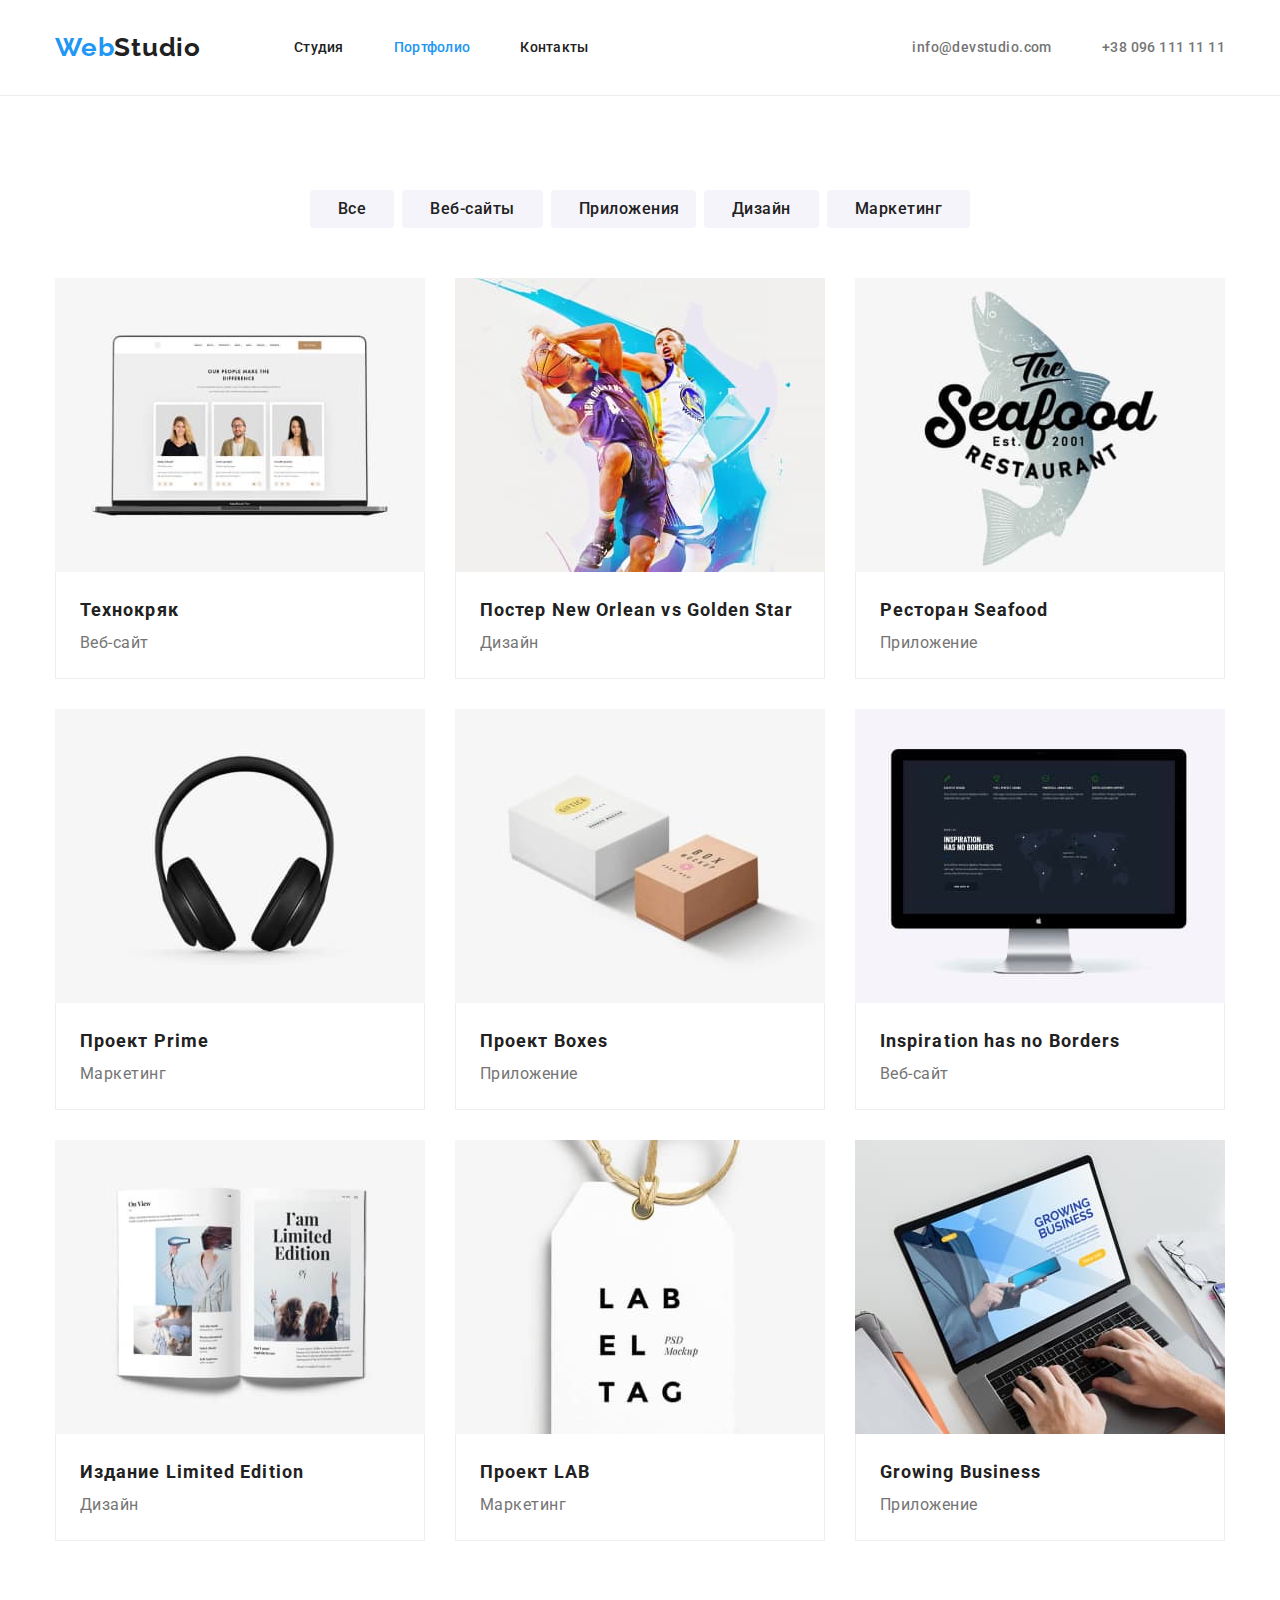
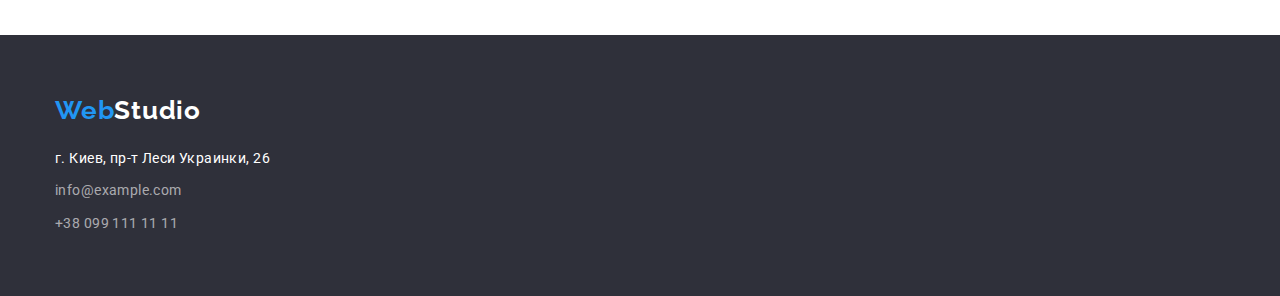
==== portfolio.html @ 3add02c1 "kjerbfeirgiej" ====
<!DOCTYPE html>
<html lang="ru">

<head>
    <meta charset="UTF-8">
    <meta http-equiv="X-UA-Compatible" content="IE=edge">
    <meta name="viewport" content="width=device-width, initial-scale=1.0">
    <title>Homework 3</title>
    <link rel="preconnect" href="https://fonts.googleapis.com">
    <link rel="preconnect" href="https://fonts.gstatic.com" crossorigin>
    <link
        href="https://fonts.googleapis.com/css2?family=Raleway:wght@700&family=Roboto:wght@400;500;700;900&display=swap"
        rel="stylesheet">
        <link rel="stylesheet" href="https://cdnjs.cloudflare.com/ajax/libs/modern-normalize/1.1.0/modern-normalize.min.css">
        <link rel="stylesheet" href="./css/styles.css">
</head>

<body>

    <header class="portfolio-header-section">
    
        <div class="conteiner">
    
            <div class="nav-links">
    
                <nav class="nav">
                    <a class="logo" href="#">Web<span class="studio">Studio</span></a>
    
                    <ul class="menu-links">
    
                        <li>
                            <a class="nav-link" href="./index.html">Студия</a>
                        </li>
    
                        <li>
                            <a class="nav-link current" href="./portfolio.html">Портфолио</a>
                        </li>
    
                        <li>
                            <a class="nav-link" href="#">Контакты</a>
                        </li>
    
                    </ul>
                </nav>
    
                <ul class="adress-head">
                    <li>
                        <a class="link-mail" href="mailto:info@devstudio.com">info@devstudio.com</a>
                    </li>
    
                    <li>
                        <a class="tel" href="tel:+380961111111">+38 096 111 11 11</a>
                    </li>
    
                </ul>
            </div>
    
        </div>
    </header>

    <main>

        <section class="section">
            <div class="conteiner">
                
                <ul class="nav-buttons">
                    <li>
                        <button class="first-buttons" type="button"><span class="buttons-text">Все</span></button>
                    </li>
                
                    <li>
                        <button class="first-buttons" type="button"><span class="buttons-text">Веб-сайты</span></button>
                    </li>
                
                    <li>
                        <button class="first-buttons" type="button"><span class="buttons-text">Приложения</span></button>
                    </li>
                
                    <li>
                        <button class="first-buttons" type="button"><span class="buttons-text">Дизайн</span></button>
                    </li>
                
                    <li>
                        <button class="first-buttons" type="button"><span class="buttons-text">Маркетинг</span></button>
                    </li>
                </ul>
                
                
                
                <ul class="main-content">
                    <li>
                        
                        <img class="img" src="./images/laptop.jpeg" alt="Лептоп" width: 370;>
                        <div class="card">
                        <h2 class="third-title">Технокряк</h2>
                        <p class="description">Веб-сайт</p>
                        </div>
                    </li>
                
                    <li>
                        
                        <img class="img" src="./images/basketball.jpeg" alt="Баскетбол" width: 370;>
                        <div class="card">
                        <h2 class="third-title">Постер New Orlean vs Golden Star</h2>
                        <p class="description">Дизайн</p>
                        </div>
                        
                    </li>
                
                    <li>
            
                            <img class="img" src="./images/seafood.jpeg" alt="Морепродукты" width: 370;>
                            <div class="card">
                            <h2 class="third-title">Ресторан Seafood</h2>
                            <p class="description">Приложение</p>
                        </div>
                        
                    </li>
                
                    <li>
                        
                            <img class="img" src="./images/headphones.jpeg" alt="Наушники" width: 370;>
                            <div class="card">
                            <h2 class="third-title">Проект Prime</h2>
                            <p class="description">Маркетинг</p>
                        </div>
                        
                    </li>
                
                    <li>
                        
                            <img class="img" src="./images/box.jpeg" alt="Ящики" width: 370;>
                            <div class="card">
                            <h2 class="third-title">Проект Boxes</h2>
                            <p class="description">Приложение</p>
                        </div>
                        
                    </li>
                
                    <li>
                        
                            <img class="img" src="./images/screen.jpeg" alt="Экран" width: 370;>
                            <div class="card">
                            <h2 class="third-title">Inspiration has no Borders</h2>
                            <p class="description">Веб-сайт</p>
                        </div>
                        
                    </li>
                
                    <li>
                        
                        <img class="img" src="./images/book.jpeg" alt="Книга" width: 370;>
                        <div class="card">
                        <h2 class="third-title">Издание Limited Edition</h2>
                        <p class="description">Дизайн</p>
                    </div>
                       
                    </li>
                
                    <li>
                        
                            <img class="img" src="./images/label.jpeg" alt="Бренд" width: 370;>
                            <div class="card">
                            <h2 class="third-title">Проект LAB</h2>
                            <p class="description">Маркетинг</p>
                        </div>
                       
                    </li>
                
                    <li>
                        
                            <img class="img" src="./images/notebook.jpeg" alt="Ноутбук" width: 370;>
                            <div class="card">
                            <h2 class="third-title">Growing Business</h2>
                            <p class="description">Приложение</p>
                        </div>
                       
                    </li>
                
                </ul>
                </section>

        
            </div>
                
     </main>


    <footer class="footer">
    
        <div class="conteiner">
    
            <a class="footer-logo" href="./index.html">Web<span class="footer-studio">Studio</span></a>
    
            <address>
                <ul>
                    <li>
                        <p class="footer-adress">г. Киев, пр-т Леси Украинки, 26</p>
                    </li>
    
                    <li>
                        <a class="footer-mail" href="mailto:info@example.com">info@example.com</a>
                    </li>
    
    
                    <li>
                        <a class="footer-mail-tel" href="tel:+380991111111">+38 099 111 11 11</a>
                    </li>
                </ul>
            </address>
        </div>
    </footer>
    </body>
    
    </html>
---- css/styles.css ----
html{
    scroll-behavior: smooth;
}

*,
*::before,
*::after {
    box-sizing: border-box;
}

:root{
    --accent-color: #2196F3;
    --text-color: #757575;
    --background-color: #ffffff;
    --title-text-color: #212121;
    --secont-title-text-color: #ffffff;
    --secondary-section-background: #2F303A;
    --footer-adress-color:rgba(255, 255, 255, 0.6);
    --portfolio-buttons-bgc: #F5F4FA;
    --grey-bgc: #F5F4FA;
    --light-grey-bgc: #E5E5E5;
    --head-border-color: #ECECEC;
    --portfolio-border-color: #EEEEEE;
}

a,
p,
h1,
h2,
h3,
h4,
ul,
li {
    margin: 0;
    padding: 0;
} 

.nav-links{
    display: flex;
    align-items: center;
    }

.nav{
    display: flex;
}

.menu-links{
    display: flex;
    gap: 50px;
    align-items: center;
    justify-content: space-evenly;
    margin-left: 93px;
    

}

.adress-head{
    display: flex;
    justify-content: right;
    margin-left: auto;

}
.adress-head li:not(:last-child){
    margin-right: 50px;
}
body{
    color: var(--text-color);
    background-color:var(--background-color);
    font-family: 'Roboto', sans-serif;
    font-size: 14px;
    line-height: 1.7;
    letter-spacing: 0.03em;
}

.section{
    padding: 94px 0;
}

.header-section{
    padding-top: 24px;
    padding-bottom: 25px;
    border-bottom: 1px solid var(--head-border-color);
}

.portfolio-header-section{
    padding: 32px; 
    border-bottom: 1px solid var(--head-border-color);
}

.conteiner{
    max-width: 1200px;
    padding: 0 15px;
    margin: 0 auto;
    }

.hero-section {
    padding: 0 auto;
    margin: 0 auto;

}

.img-hero-section{
    max-width: 1600px;
    height: 600px;
    margin-left: auto;
    margin-right: auto;
    background-image: 
    linear-gradient(to right, rgba(47, 48, 58, 0.4),rgba(47, 48, 58, 0.4)), 
    url(../images/hero-section.jpeg);
    background-repeat: no-repeat;
    background-position: center;
    background-size: cover;
    padding: 200px 0;
    text-align: center;
    background-color: var(--secondary-section-background)
}

.hero-title {
    max-width: 696px;
    display: inline-block;
    margin-bottom: 30px;
    font-family: 'Roboto', sans-serif;
    font-style: normal;
    font-weight: 900;
    font-size: 44px;
    line-height: 1.3;
    text-align: center;
    letter-spacing: 0.06em;
    text-transform: uppercase;
    color: var(--secont-title-text-color);
}

.hero-button{
    display: flex;
    justify-content: space-evenly;
    align-items: center;
    margin-left: 500px;
}

.hero-button {
    width: 200px;
    height: 50px;
    color: var(--secont-title-text-color);
    background-color: var(--accent-color);
    font-family: 'Roboto', sans-serif;
    font-style: normal;
    font-weight: 700;
    font-size: 16px;
    line-height: 1.9;
    text-align: center;
    letter-spacing: 0.06em;
    cursor: pointer;
    box-shadow: 0px 4px 4px rgba(0, 0, 0, 0.15);
    border-radius: 4px;
    border: hidden;
    }
    
.hero-button:focus {
    color: var(--secont-title-text-color);
    }

.benefits{
        display: flex;
        justify-content: space-evenly;
        gap: 30px;

    }

img{
    display: block;
    width: 100%;
    max-height: auto;
    margin-right: 0;
}

.photos{
    padding-top: 0;
}
    .list-item{
    width: 270px;
    }

.what-we-do{
    display: flex;
    justify-content: space-evenly;
    gap: 30px;
    }

.our-team{
    display: flex;
    justify-content: space-evenly;
    gap: 30px;
    }

.our-team-card{
    padding-bottom: 30px;
    margin-right: 0;
    
}

.our-team li{
    background-color: var(--background-color);
    box-shadow: 0px 1px 3px rgba(0, 0, 0, 0.12), 0px 1px 1px rgba(0, 0, 0, 0.14), 0px 2px 1px rgba(0, 0, 0, 0.2);
    border-radius: 0px 0px 4px 4px;

}

.grey-bgc{
    background-color: var(--grey-bgc);
}

.description{
    color: var(--text-color);
    font-family: 'Roboto',sans-serif;
    font-style: normal;
    font-weight: 400;
    font-size: 16px;
    line-height: 1.88;
    letter-spacing: 0.03em;
}

.profesions{
    margin-bottom: 30px;
    text-align: center;
    color: var(--text-color);
    font-family: 'Roboto',sans-serif;
    font-style: normal;
    font-weight: 400;
    font-size: 16px;
    line-height: 1.19;
    letter-spacing: 0.03em;
}

.hidden-title{
    margin: 0;
    visibility: hidden;
}

.secondary-title{
    margin-top: 0;
    margin-bottom: 50px;
    text-align: center;
    color: var(--title-text-color);
    font-family: 'Roboto',sans-serif;
    font-style: normal;
    font-weight: 700;
    font-size: 36px;
    line-height: 1.17;
    letter-spacing: 0.03em;
}

.card{
    margin-top: 0;
    padding-bottom: 20px;
    padding-top: 20px;
    padding-left: 24px;
    display: flex;
    flex-direction:column;
    border-left: 1px solid var(--portfolio-border-color);
    border-right: 1px solid var(--portfolio-border-color);
    border-bottom: 1px solid var(--portfolio-border-color);;
}

.third-title{
   
    color: var(--title-text-color);
    font-family: 'Roboto', sans-serif;
    font-style: normal;
    font-weight: 700;
    font-size: 18px;
    line-height: 2;
    letter-spacing: 0.06em;
}

.h3-title{
    margin-bottom: 10px;
    text-align: left;
    color: var(--title-text-color);
    font-family: 'Roboto', sans-serif;
    font-style: normal;
    font-weight: 700;
    font-size: 14px;
    line-height: 1.14;
    letter-spacing: 0.03em;
    text-transform: uppercase;
}

.text{
    text-align:left ;
}

.name-title{
    margin-bottom: 10px;
    text-align: center;
    color: var(--title-text-color);
    font-family:'Roboto',sans-serif;
    font-style: normal;
    font-weight: 500;
    font-size: 16px;
    line-height: 1.9;
    letter-spacing: 0.03em;

}

.logo{
    display: flex;
    color: var(--accent-color);
    text-decoration: none;
    font-family: 'Raleway',sans-serif;
    font-weight: 700;
    font-size: 26px;
    line-height: 1.2;
    letter-spacing: 0.03em;
}

.studio{
    display: flex;
    color: var(--title-text-color);
    text-decoration: none;
    font-family: 'Raleway',sans-serif;
    font-weight: 700;
    font-size: 26px;
    line-height: 1.2;
    letter-spacing: 0.03em;
}

.nav-link{
    color: var(--title-text-color);
    font-weight: 500;
    font-size: 14px;
    line-height: 1.14;
    letter-spacing: 0.02em;
    text-decoration: none;
}

.last{
     margin-right: 0;
}

.nav-link:hover {
    color: var(--accent-color);
}

.nav-link:focus {
    color: var(--accent-color);
}

.nav-link.current{
    color: var(--accent-color);
}


ul{
    list-style: none;    
}

.nav-buttons{
    margin-bottom: 50px;
    display: flex;
    align-items: center;
    justify-content: center;
    gap: 8px;
}

.main-content{
    display: flex;
    flex-wrap: wrap;
    gap: 30px;
}

.cards-section{
    margin-top: 94px;
    margin-bottom: 94px;
}

.img{
    padding-bottom: 0;
    padding-top: 0;
}

.first-buttons{
    max-width: 145px;
    height: 38px;
    gap: 8px;
    margin-top: 0;
    margin-bottom: 0;
    border-radius: 4px;
    border-style: hidden;
    font-family: 'Roboto', sans-serif;
    font-style: normal;
    font-weight: 500;
    font-size: 16px;
    line-height: 1.62;
    text-align: center;
    letter-spacing: 0.03em;
    color: var(--title-text-color);
    background-color: var(--portfolio-buttons-bgc);
}

.buttons-text{
    padding-left: 22px;
    padding-right: 22px;
}


.first-buttons:hover{
    color: var(--secont-title-text-color);
    background-color: var(--accent-color);
}

.first-buttons:focus {
    color:  var(--secont-title-text-color);
    background-color: var(--accent-color);
}


.tel {
    display: inline-block;
    text-decoration: none;
    color: var(--text-color);
    font-family: 'Roboto', sans-serif;
    font-style: normal;
    font-weight: 500;
    font-size: 14px;
    line-height: 1.14;
}

.link-mail{
    display: inline-block;
    text-decoration: none;
    color: var(--text-color);
    font-family: 'Roboto', sans-serif;
    font-style: normal;
    font-weight: 500;
    font-size: 14px;
    line-height: 1.14;
}

.link-mail:hover, :focus{
    color: var(--accent-color);
}



.tel:hover, :focus{
    color: var(--accent-color);
}

.footer{
    padding: 60px 0;
    background-color: var(--secondary-section-background);
}

.footer-logo {
    display: flex;
    margin-bottom: 20px;
    color: var(--accent-color);
    text-decoration: none;
    font-family: 'Raleway', sans-serif;
    font-weight: 700;
    font-size: 26px;
    line-height: 1.2;
    letter-spacing: 0.03em;
}

.footer-studio{
    color: var(--secont-title-text-color);
}

.footer-adress{
    display: inline-block;
    margin: 0;
    margin-bottom: 9px;
    color: var(--secont-title-text-color);
    text-decoration: none;
    font-family: 'Roboto', sans-serif;
    font-style: normal;
    font-size: 14px;
    line-height: 1.7;
    letter-spacing: 0.03em;
}

.footer-mail {
    display: inline-block;
    margin-top: 0;
    margin-bottom: 9px;
    color: var(--footer-adress-color);
    text-decoration: none;
    font-family: 'Roboto', sans-serif;
    font-weight: 400;
    font-style: normal;
    font-size: 14px;
    line-height: 1.7;
}

.footer-mail-tel{
    display: inline-block;
    margin-top: 0;
    margin-bottom: 0;
    color: var(--footer-adress-color);
    text-decoration: none;
    font-family: 'Roboto', sans-serif;
    font-weight: 400;
    font-style: normal;
    font-size: 14px;
    line-height: 1.7;

}

.footer-mail-tel:hover, :focus{
   color: var(--accent-color);
}
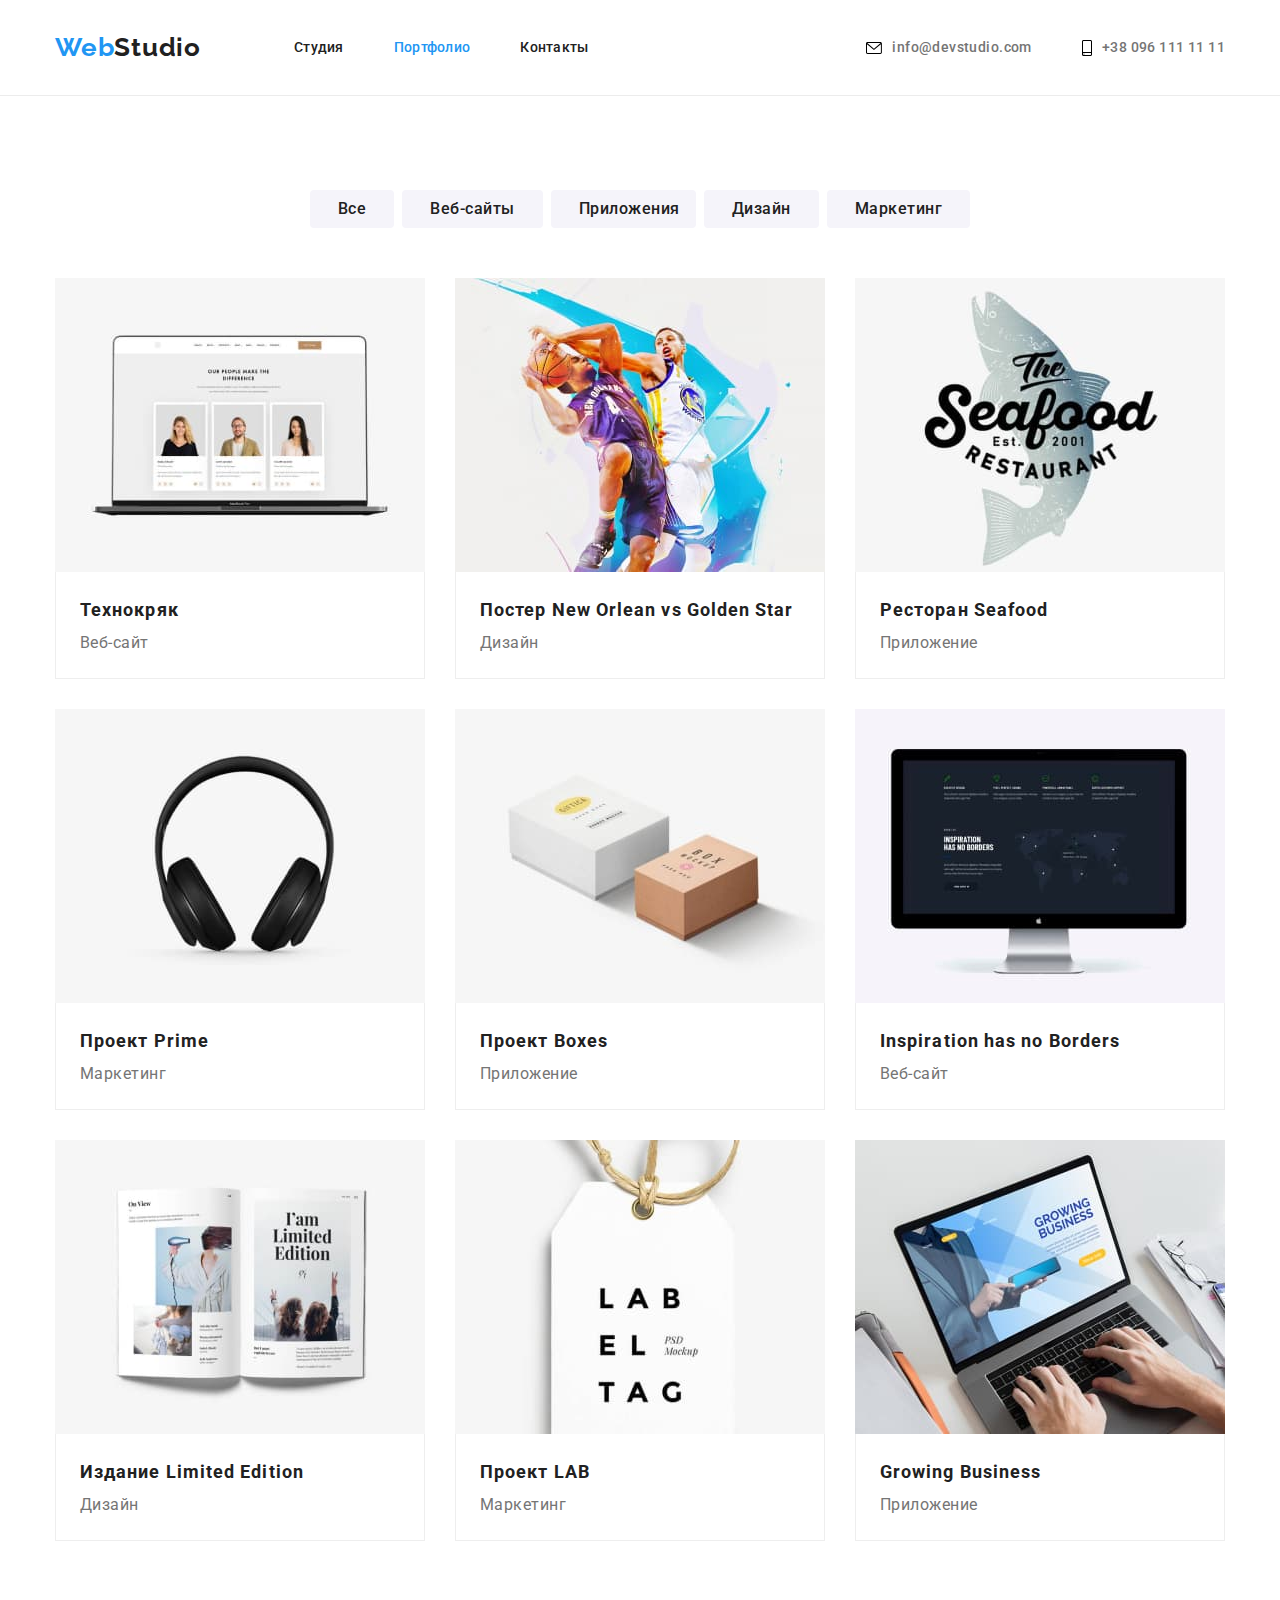
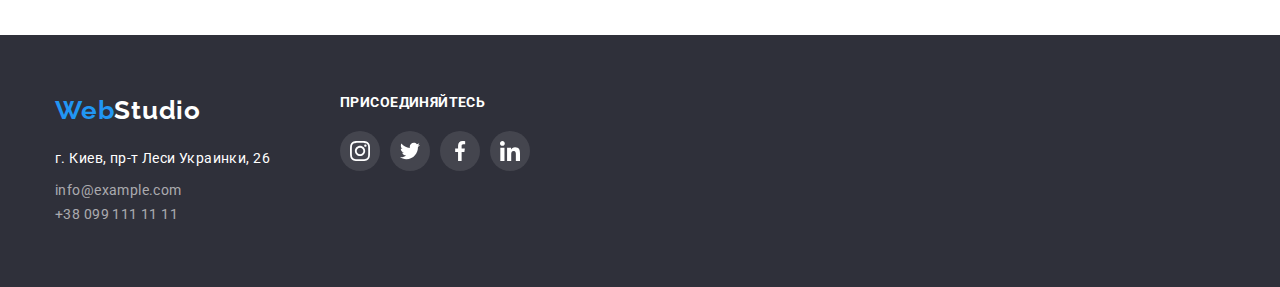
==== commit 66ec5d42: "kjfgierfgiewufghi" ====
--- a/portfolio.html
+++ b/portfolio.html
@@ -44,14 +44,24 @@
                 </nav>
     
                 <ul class="adress-head">
-                    <li>
-                        <a class="link-mail" href="mailto:info@devstudio.com">info@devstudio.com</a>
-                    </li>
-    
-                    <li>
-                        <a class="tel" href="tel:+380961111111">+38 096 111 11 11</a>
-                    </li>
-    
+                    <li class="adress-head-item">
+                
+                        <a href="mailto:info@devstudio.com" class="link-mail">
+                            <svg class="icon-header" width="16" height="12">
+                                <use class="envelope" href="./images/symbol-defs.svg#icon-envelope"></use>
+                            </svg>
+                            info@devstudio.com</a>
+                    </li>
+                
+                    <li class="adress-head-item">
+                
+                        <a class="tel" href="tel:+380961111111">
+                            <svg class="icon-smartphone" width="10" height="16">
+                                <use href="./images/symbol-defs.svg#icon-smartphone"></use>
+                            </svg>
+                            +38 096 111 11 11</a>
+                    </li>
+                
                 </ul>
             </div>
     
@@ -189,27 +199,64 @@
     <footer class="footer">
     
         <div class="conteiner">
-    
-            <a class="footer-logo" href="./index.html">Web<span class="footer-studio">Studio</span></a>
-    
-            <address>
-                <ul>
-                    <li>
-                        <p class="footer-adress">г. Киев, пр-т Леси Украинки, 26</p>
-                    </li>
-    
-                    <li>
-                        <a class="footer-mail" href="mailto:info@example.com">info@example.com</a>
-                    </li>
-    
-    
-                    <li>
-                        <a class="footer-mail-tel" href="tel:+380991111111">+38 099 111 11 11</a>
-                    </li>
-                </ul>
-            </address>
+            <div class="div-main">
+    
+                <div class="div1">
+                    <a class="footer-logo" href="./index.html">Web<span class="footer-studio">Studio</span></a>
+    
+                    <address>
+                        <ul>
+                            <li>
+                                <p class="footer-adress">г. Киев, пр-т Леси Украинки, 26</p>
+                            </li>
+    
+                            <li>
+                                <a class="footer-mail" href="mailto:info@example.com">info@example.com</a>
+                            </li>
+    
+    
+                            <li>
+                                <a class="footer-mail-tel" href="tel:+380991111111">+38 099 111 11 11</a>
+                            </li>
+                        </ul>
+                </div>
+    
+                <div class="div2">
+                    <h2 class="second-footer-title">ПРИСОЕДИНЯЙТЕСЬ</h2>
+                    <ul class="socials-footer">
+                        <li>
+                            <a class="area-icon-footer" href="">
+                                <svg class="social-link-footer" width="20px" height="20px">
+                                    <use href="./images/symbol-defs.svg#icon-instagram"></use>
+                                </svg></a>
+                        </li>
+    
+                        <li>
+                            <a href="" class="area-icon-footer">
+                                <svg class="social-link-footer" width="20px" height="20px">
+                                    <use href="./images/symbol-defs.svg#icon-twitter"></use>
+                                </svg></a>
+                        </li>
+    
+                        <li>
+                            <a href="" class="area-icon-footer">
+                                <svg class="social-link-footer" width="20px" height="20px">
+                                    <use href="./images/symbol-defs.svg#icon-facebook"></use>
+                                </svg></a>
+                        </li>
+    
+                        <li>
+                            <a href="" class="area-icon-footer">
+                                <svg class="social-link-footer" width="20px" height="20px">
+                                    <use href="./images/symbol-defs.svg#icon-linkedin"></use>
+                                </svg></a>
+                        </li>
+                    </ul>
+                </div>
+            </div>
+        </div>
+        </address> 
         </div>
     </footer>
-    </body>
-    
+    </body>  
     </html>--- a/css/styles.css
+++ b/css/styles.css
@@ -21,6 +21,7 @@
     --light-grey-bgc: #E5E5E5;
     --head-border-color: #ECECEC;
     --portfolio-border-color: #EEEEEE;
+    --fill-socials:#AFB1B8;
 }
 
 a,
@@ -38,6 +39,7 @@
 .nav-links{
     display: flex;
     align-items: center;
+    align-content: center;
     }
 
 .nav{
@@ -50,19 +52,16 @@
     align-items: center;
     justify-content: space-evenly;
     margin-left: 93px;
-    
-
 }
 
 .adress-head{
     display: flex;
     justify-content: right;
     margin-left: auto;
-
-}
-.adress-head li:not(:last-child){
-    margin-right: 50px;
-}
+    align-content: center;
+}
+
+
 body{
     color: var(--text-color);
     background-color:var(--background-color);
@@ -80,6 +79,23 @@
     padding-top: 24px;
     padding-bottom: 25px;
     border-bottom: 1px solid var(--head-border-color);
+}
+
+.adress-head-item{
+    display: flex;
+    align-items: center;
+}
+
+.adress-head-item:hover {
+    fill: var(--accent-color);
+}
+
+.icon-smartphone:hover {
+    fill: var(--accent-color);
+}
+
+.adress-head li:not(:last-child) {
+    margin-right: 50px;
 }
 
 .portfolio-header-section{
@@ -163,8 +179,92 @@
         display: flex;
         justify-content: space-evenly;
         gap: 30px;
-
     }
+
+.icon-section{
+    display: flex;
+    justify-content: center;
+    align-items: center;
+    width: 270px;
+    height: 120px;
+    border-radius: 4px;
+    margin-bottom: 30px;
+    background-color: var(--portfolio-buttons-bgc);
+}
+
+.icon-antenna,
+.icon-clock,
+.icon-computer,
+.icon-astronaut{
+    width: 65.32px;
+    height: 70px;
+    fill: var(--title-text-color);
+}
+
+
+.socials{
+    display: flex;
+    border: none;
+    justify-content: center;
+    gap: 22px;
+    margin-bottom: 30px;
+}
+
+.social-link {
+    fill: var(--fill-socials); 
+}
+
+
+.area-icon{
+    display: flex;
+    width: 40px;
+    height: 40px;
+    justify-content: center;
+    align-items: center;
+    border-radius: 50%;
+    fill: var(--fill-socials);
+
+}
+
+.area-icon:hover, 
+.area-icon:focus, 
+.area-icon:active{
+    background-color: var(--accent-color);
+}
+
+.area-icon:hover .social-link, 
+.area-icon:focus .social-link,
+.area-icon:active .social-link{
+    fill: var(--secont-title-text-color)
+}
+
+.our-clients{
+    display: flex;
+    justify-content: center;
+    gap: 30px;
+}
+
+.our-clients-link{
+    fill: var(--fill-socials);
+    border: 1px solid var(--fill-socials);
+    border-radius: 4px;
+}
+
+.our-clients-backgraund:hover .our-clients-link{
+    fill: var(--accent-color);
+}
+
+.our-clients-backgraund:focus .our-clients-link {
+    fill: var(--accent-color);
+}
+
+.our-clients-backgraund:hover .our-clients-link{
+   border-color: var(--accent-color);
+}
+
+.our-clients-backgraund:focus .our-clients-link {
+    border-color: var(--accent-color);
+}
 
 img{
     display: block;
@@ -176,21 +276,18 @@
 .photos{
     padding-top: 0;
 }
-    .list-item{
-    width: 270px;
-    }
 
 .what-we-do{
     display: flex;
     justify-content: space-evenly;
     gap: 30px;
-    }
+}
 
 .our-team{
     display: flex;
     justify-content: space-evenly;
     gap: 30px;
-    }
+}
 
 .our-team-card{
     padding-bottom: 30px;
@@ -198,7 +295,7 @@
     
 }
 
-.our-team li{
+.our-team > li{
     background-color: var(--background-color);
     box-shadow: 0px 1px 3px rgba(0, 0, 0, 0.12), 0px 1px 1px rgba(0, 0, 0, 0.14), 0px 2px 1px rgba(0, 0, 0, 0.2);
     border-radius: 0px 0px 4px 4px;
@@ -220,7 +317,7 @@
 }
 
 .profesions{
-    margin-bottom: 30px;
+    margin-bottom: 16px;
     text-align: center;
     color: var(--text-color);
     font-family: 'Roboto',sans-serif;
@@ -415,7 +512,8 @@
 
 
 .tel {
-    display: inline-block;
+    display: flex;
+    gap: 10px;
     text-decoration: none;
     color: var(--text-color);
     font-family: 'Roboto', sans-serif;
@@ -423,10 +521,12 @@
     font-weight: 500;
     font-size: 14px;
     line-height: 1.14;
+    align-items: center;
 }
 
 .link-mail{
-    display: inline-block;
+    display: flex;
+    gap: 10px;
     text-decoration: none;
     color: var(--text-color);
     font-family: 'Roboto', sans-serif;
@@ -434,6 +534,11 @@
     font-weight: 500;
     font-size: 14px;
     line-height: 1.14;
+    align-items: center;
+}
+
+.envelope{
+    margin-right: 10px;
 }
 
 .link-mail:hover, :focus{
@@ -468,7 +573,6 @@
 }
 
 .footer-adress{
-    display: inline-block;
     margin: 0;
     margin-bottom: 9px;
     color: var(--secont-title-text-color);
@@ -481,7 +585,6 @@
 }
 
 .footer-mail {
-    display: inline-block;
     margin-top: 0;
     margin-bottom: 9px;
     color: var(--footer-adress-color);
@@ -494,7 +597,6 @@
 }
 
 .footer-mail-tel{
-    display: inline-block;
     margin-top: 0;
     margin-bottom: 0;
     color: var(--footer-adress-color);
@@ -507,6 +609,77 @@
 
 }
 
-.footer-mail-tel:hover, :focus{
+.footer-mail-tel:hover,
+.footer-mail:hover{
    color: var(--accent-color);
 }
+
+.footer-mail-tel:focus,
+.footer-mail:focus {
+    color: var(--accent-color);
+}
+
+.socials-footer{
+    display: flex;
+    border: none;
+    justify-content: center;
+    gap: 10px;
+    margin-bottom:0px;
+}
+
+.second-footer-title{
+    display: flex;
+    color: var(--secont-title-text-color);
+    font-family: 'Roboto' sans-serif;
+    font-style: normal;
+    font-weight: 700;
+    font-size: 14px;
+    line-height: 1.14;
+    letter-spacing: 0.03em;
+    text-transform: uppercase;
+    margin-bottom: 20px;
+}
+
+.area-icon-footer{
+    display: flex;
+    width: 40px;
+    height: 40px;
+    justify-content: center;
+    align-items: center;
+    border-radius: 50%;
+    fill: var(--secont-title-text-color);
+    background: rgba(255, 255, 255, 0.1);
+}
+
+.social-link-footer {
+    fill: var(--secont-title-text-color);
+}
+
+.area-icon-footer:hover,
+.area-icon-footer:focus,
+.area-icon-footer:active {
+    background-color: var(--accent-color);
+}
+
+.area-icon-footer:hover .social-link,
+.area-icon-footer:focus .social-link,
+.area-icon-footer:active .social-link {
+    fill: var(--secont-title-text-color)
+}
+
+.div-main{
+    display: flex;
+}
+
+.div1{
+    display: block;
+}
+
+.div2{
+    display: inline-block;
+    margin-left: 70px;
+}
+
+.second-footer-title{
+    
+}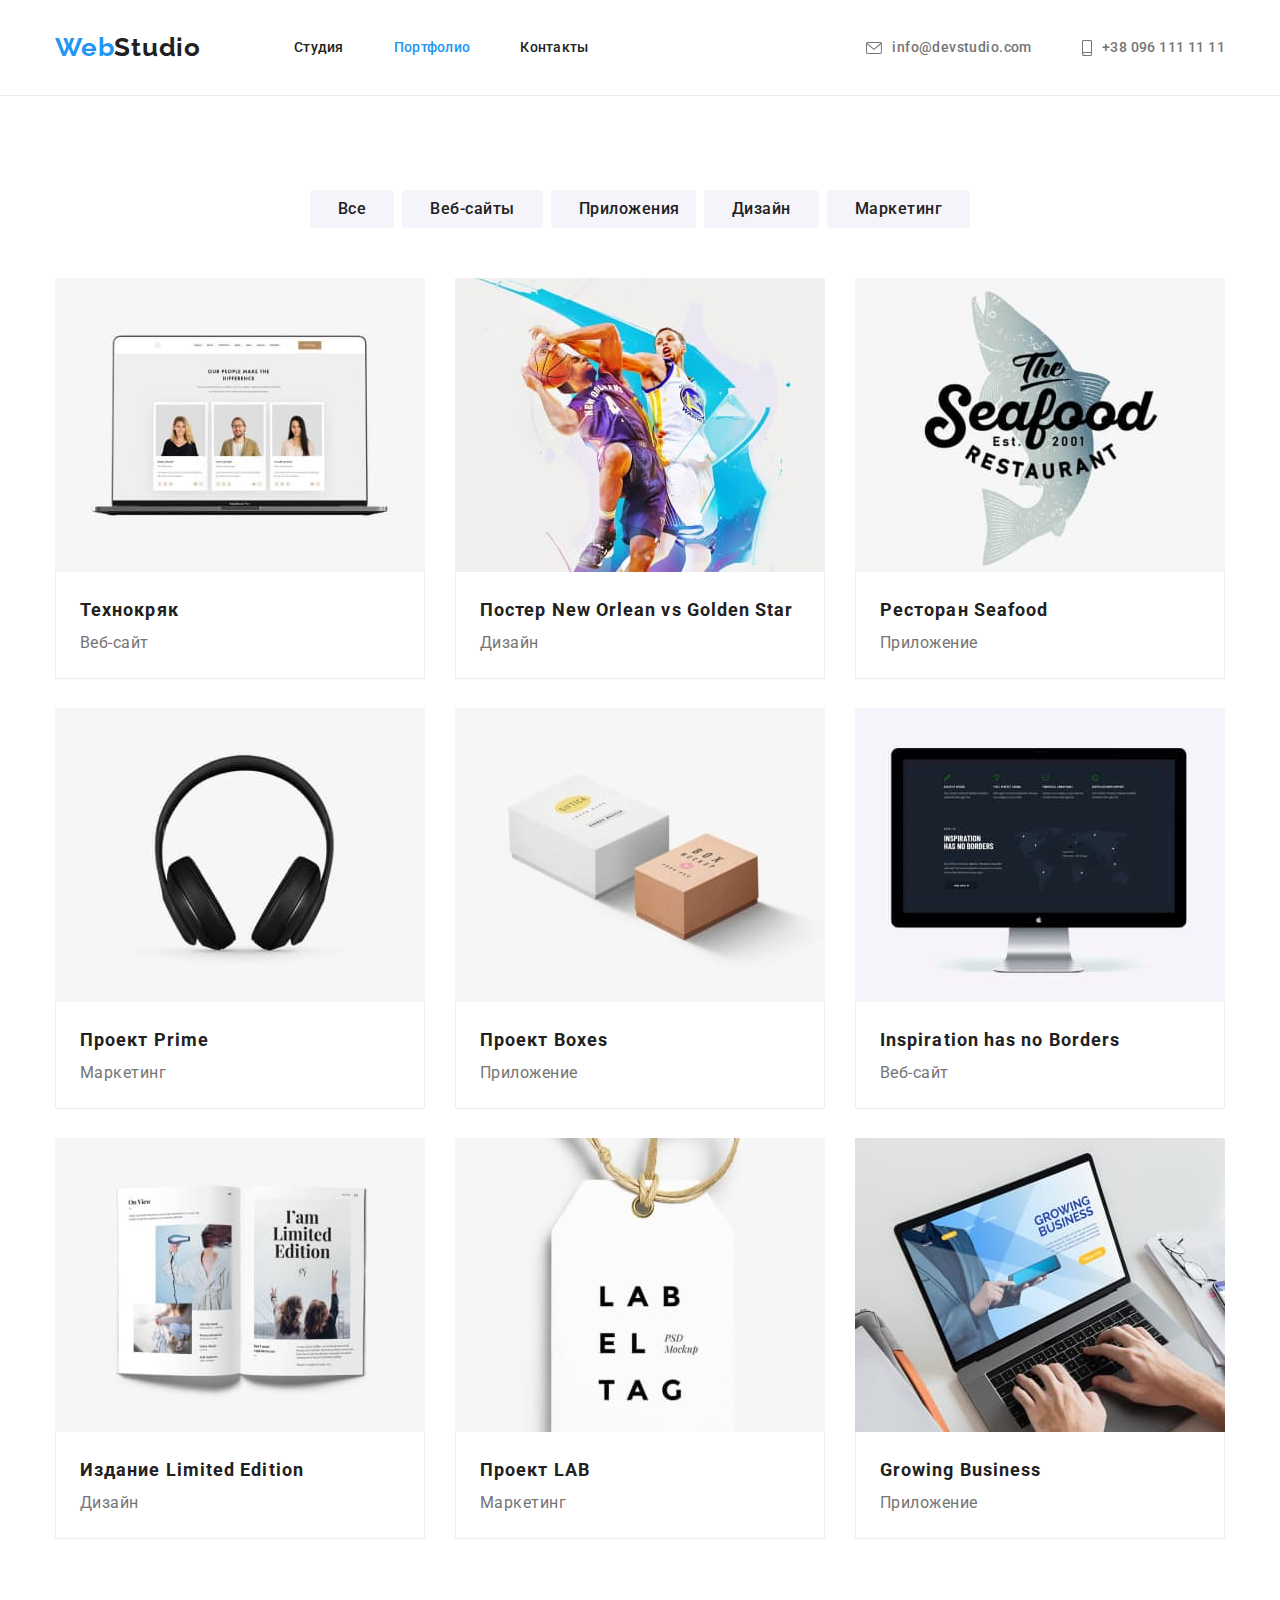
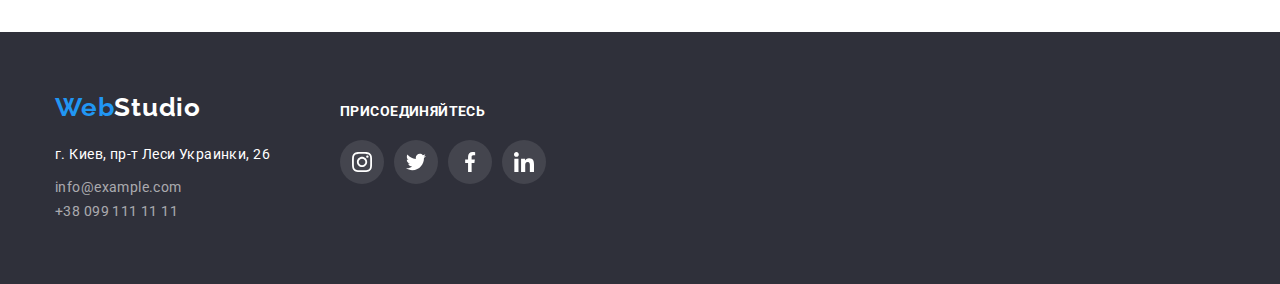
==== commit 00e61fd8: "kdfbjkgheugeo" ====
--- a/portfolio.html
+++ b/portfolio.html
@@ -99,94 +99,78 @@
                 
                 <ul class="main-content">
                     <li>
+                        <a class="card-link-portfolio" href=""><img class="img" src="./images/laptop.jpeg" alt="Лептоп">
+                        <div class="card">
+                            <h2 class="third-title">Технокряк</h2>
+                            <p class="description">Веб-сайт</p>
+                        </div></a>
                         
-                        <img class="img" src="./images/laptop.jpeg" alt="Лептоп" width: 370;>
-                        <div class="card">
-                        <h2 class="third-title">Технокряк</h2>
-                        <p class="description">Веб-сайт</p>
-                        </div>
-                    </li>
-                
-                    <li>
-                        
-                        <img class="img" src="./images/basketball.jpeg" alt="Баскетбол" width: 370;>
-                        <div class="card">
-                        <h2 class="third-title">Постер New Orlean vs Golden Star</h2>
-                        <p class="description">Дизайн</p>
-                        </div>
-                        
-                    </li>
-                
-                    <li>
-            
-                            <img class="img" src="./images/seafood.jpeg" alt="Морепродукты" width: 370;>
-                            <div class="card">
+                    </li>
+                
+                    <li>
+                        <a class="card-link-portfolio" href=""><img class="img" src="./images/basketball.jpeg" alt="Баскетбол">
+                        <div class="card">
+                            <h2 class="third-title">Постер New Orlean vs Golden Star</h2>
+                            <p class="description">Дизайн</p>
+                        </div></a>   
+                    </li>
+                
+                    <li>
+                        <a class="card-link-portfolio" href=""><img class="img" src="./images/seafood.jpeg" alt="Морепродукты">
+                        <div class="card">
                             <h2 class="third-title">Ресторан Seafood</h2>
                             <p class="description">Приложение</p>
-                        </div>
-                        
-                    </li>
-                
-                    <li>
-                        
-                            <img class="img" src="./images/headphones.jpeg" alt="Наушники" width: 370;>
-                            <div class="card">
+                        </div></a>    
+                    </li>
+                
+                    <li>
+                        <a class="card-link-portfolio" href=""><img class="img" src="./images/headphones.jpeg" alt="Наушники" width: 370;>
+                        <div class="card">
                             <h2 class="third-title">Проект Prime</h2>
                             <p class="description">Маркетинг</p>
-                        </div>
-                        
-                    </li>
-                
-                    <li>
-                        
-                            <img class="img" src="./images/box.jpeg" alt="Ящики" width: 370;>
-                            <div class="card">
+                        </div></a>
+                    </li>
+                
+                    <li>
+                        <a class="card-link-portfolio" href=""><img class="img" src="./images/box.jpeg" alt="Ящики" width: 370;>
+                        <div class="card">
                             <h2 class="third-title">Проект Boxes</h2>
                             <p class="description">Приложение</p>
-                        </div>
-                        
-                    </li>
-                
-                    <li>
-                        
-                            <img class="img" src="./images/screen.jpeg" alt="Экран" width: 370;>
-                            <div class="card">
+                        </div></a>
+                    </li>
+                
+                    <li>
+                        <a class="card-link-portfolio" href=""><img class="img" src="./images/screen.jpeg" alt="Экран" width: 370;>
+                        <div class="card">
                             <h2 class="third-title">Inspiration has no Borders</h2>
                             <p class="description">Веб-сайт</p>
-                        </div>
-                        
-                    </li>
-                
-                    <li>
-                        
-                        <img class="img" src="./images/book.jpeg" alt="Книга" width: 370;>
-                        <div class="card">
-                        <h2 class="third-title">Издание Limited Edition</h2>
-                        <p class="description">Дизайн</p>
-                    </div>
-                       
-                    </li>
-                
-                    <li>
-                        
-                            <img class="img" src="./images/label.jpeg" alt="Бренд" width: 370;>
-                            <div class="card">
+                        </div></a>   
+                    </li>
+                
+                    <li>
+                        <a class="card-link-portfolio" href=""><img class="img" src="./images/book.jpeg" alt="Книга" width: 370;>
+                        <div class="card">
+                            <h2 class="third-title">Издание Limited Edition</h2>
+                            <p class="description">Дизайн</p>
+                        </div></a> 
+                    </li>
+                
+                    <li>
+                        <a class="card-link-portfolio" href=""><img class="img" src="./images/label.jpeg" alt="Бренд" width: 370;>
+                        <div class="card">
                             <h2 class="third-title">Проект LAB</h2>
                             <p class="description">Маркетинг</p>
-                        </div>
-                       
-                    </li>
-                
-                    <li>
-                        
-                            <img class="img" src="./images/notebook.jpeg" alt="Ноутбук" width: 370;>
-                            <div class="card">
+                        </div></a>
+                    </li>
+                
+                    <li>
+                        <a class="card-link-portfolio" href=""><img class="img" src="./images/notebook.jpeg" alt="Ноутбук" width: 370;>
+                        <div class="card">
                             <h2 class="third-title">Growing Business</h2>
                             <p class="description">Приложение</p>
-                        </div>
-                       
-                    </li>
-                
+                        </div></a>
+                    </li>
+   
                 </ul>
                 </section>
 
@@ -199,9 +183,9 @@
     <footer class="footer">
     
         <div class="conteiner">
-            <div class="div-main">
-    
-                <div class="div1">
+            <div class="footer-main">
+    
+                <div class="footer-one">
                     <a class="footer-logo" href="./index.html">Web<span class="footer-studio">Studio</span></a>
     
                     <address>
@@ -221,8 +205,8 @@
                         </ul>
                 </div>
     
-                <div class="div2">
-                    <h2 class="second-footer-title">ПРИСОЕДИНЯЙТЕСЬ</h2>
+                <div class="footer-two">
+                    <b class="second-footer-title">ПРИСОЕДИНЯЙТЕСЬ</b>
                     <ul class="socials-footer">
                         <li>
                             <a class="area-icon-footer" href="">
@@ -255,7 +239,7 @@
                 </div>
             </div>
         </div>
-        </address> 
+        </address>
         </div>
     </footer>
     </body>  
--- a/css/styles.css
+++ b/css/styles.css
@@ -84,6 +84,7 @@
 .adress-head-item{
     display: flex;
     align-items: center;
+    fill: var(--text-color);
 }
 
 .adress-head-item:hover {
@@ -97,6 +98,7 @@
 .adress-head li:not(:last-child) {
     margin-right: 50px;
 }
+
 
 .portfolio-header-section{
     padding: 32px; 
@@ -206,8 +208,13 @@
     display: flex;
     border: none;
     justify-content: center;
-    gap: 22px;
+    gap: 10px;
     margin-bottom: 30px;
+}
+
+.socials-item{
+    width: 44px;
+    height: 44px;
 }
 
 .social-link {
@@ -217,8 +224,8 @@
 
 .area-icon{
     display: flex;
-    width: 40px;
-    height: 40px;
+    width: 100%;
+    height: 100%;
     justify-content: center;
     align-items: center;
     border-radius: 50%;
@@ -244,25 +251,34 @@
     gap: 30px;
 }
 
-.our-clients-link{
+.our-clients-link {
     fill: var(--fill-socials);
+
+}
+
+.our-clients-link:hover {
+    fill: var(--accent-color);
+}
+
+.our-clients-link:focus {
+    fill: var(--accent-color);
+}
+
+.our-clients-backgraund{
+    width: 100%;
+    height:100%;
+    display: flex;
+    justify-items: center;
+    align-items: center;
     border: 1px solid var(--fill-socials);
     border-radius: 4px;
 }
 
-.our-clients-backgraund:hover .our-clients-link{
-    fill: var(--accent-color);
-}
-
-.our-clients-backgraund:focus .our-clients-link {
-    fill: var(--accent-color);
-}
-
-.our-clients-backgraund:hover .our-clients-link{
-   border-color: var(--accent-color);
-}
-
-.our-clients-backgraund:focus .our-clients-link {
+.our-clients-backgraund:hover {
+    border-color: var(--accent-color);
+}
+
+.our-clients-backgraund:focus {
     border-color: var(--accent-color);
 }
 
@@ -329,8 +345,16 @@
 }
 
 .hidden-title{
-    margin: 0;
-    visibility: hidden;
+    position: absolute;
+    width: 1px;
+    height: 1px;
+    margin: -1px;
+    border: 0;
+    padding: 0;
+    white-space: nowrap;
+    clip-path: inset(100%);
+    clip: rect(0 0 0 0);
+    overflow: hidden;
 }
 
 .secondary-title{
@@ -344,18 +368,6 @@
     font-size: 36px;
     line-height: 1.17;
     letter-spacing: 0.03em;
-}
-
-.card{
-    margin-top: 0;
-    padding-bottom: 20px;
-    padding-top: 20px;
-    padding-left: 24px;
-    display: flex;
-    flex-direction:column;
-    border-left: 1px solid var(--portfolio-border-color);
-    border-right: 1px solid var(--portfolio-border-color);
-    border-bottom: 1px solid var(--portfolio-border-color);;
 }
 
 .third-title{
@@ -503,13 +515,40 @@
 .first-buttons:hover{
     color: var(--secont-title-text-color);
     background-color: var(--accent-color);
+    box-shadow: 0px 3px 1px rgba(0, 0, 0, 0.1), 0px 1px 2px rgba(0, 0, 0, 0.08), 0px 2px 2px rgba(0, 0, 0, 0.12);
+    border-radius: 4px;
 }
 
 .first-buttons:focus {
     color:  var(--secont-title-text-color);
     background-color: var(--accent-color);
-}
-
+    box-shadow: 0px 3px 1px rgba(0, 0, 0, 0.1), 0px 1px 2px rgba(0, 0, 0, 0.08), 0px 2px 2px rgba(0, 0, 0, 0.12);
+    border-radius: 4px;
+}
+
+.card {
+    margin-top: 0;
+    padding-bottom: 20px;
+    padding-top: 20px;
+    padding-left: 24px;
+    border-left: 1px solid var(--portfolio-border-color);
+    border-right: 1px solid var(--portfolio-border-color);
+    border-bottom: 1px solid var(--portfolio-border-color);
+}
+
+.card-link-portfolio{
+    display: block;
+    width: 370px;
+    height: 400px;
+    text-decoration: none;
+}
+
+.card-link-portfolio:hover, :focus{
+    border: 1px solid var(--portfolio-border-color);
+        box-shadow: 0px 1px 1px rgba(0, 0, 0, 0.12),
+            0px 4px 4px rgba(0, 0, 0, 0.06),
+            1px 4px 6px rgba(0, 0, 0, 0.16);
+} 
 
 .tel {
     display: flex;
@@ -537,14 +576,15 @@
     align-items: center;
 }
 
-.envelope{
-    margin-right: 10px;
-}
 
 .link-mail:hover, :focus{
     color: var(--accent-color);
 }
 
+.link-mail:hover, :focus{
+    fill: var(--accent-color);
+
+}
 
 
 .tel:hover, :focus{
@@ -628,7 +668,8 @@
 }
 
 .second-footer-title{
-    display: flex;
+    display: block;
+    align-items: baseline;
     color: var(--secont-title-text-color);
     font-family: 'Roboto' sans-serif;
     font-style: normal;
@@ -642,8 +683,8 @@
 
 .area-icon-footer{
     display: flex;
-    width: 40px;
-    height: 40px;
+    width: 44px;
+    height: 44px;
     justify-content: center;
     align-items: center;
     border-radius: 50%;
@@ -667,19 +708,16 @@
     fill: var(--secont-title-text-color)
 }
 
-.div-main{
-    display: flex;
-}
-
-.div1{
+.footer-main{
+    display: flex;
+    align-items: baseline;
+}
+
+.footer-one{
     display: block;
 }
 
-.div2{
+.footer-two{
     display: inline-block;
     margin-left: 70px;
 }
-
-.second-footer-title{
-    
-}